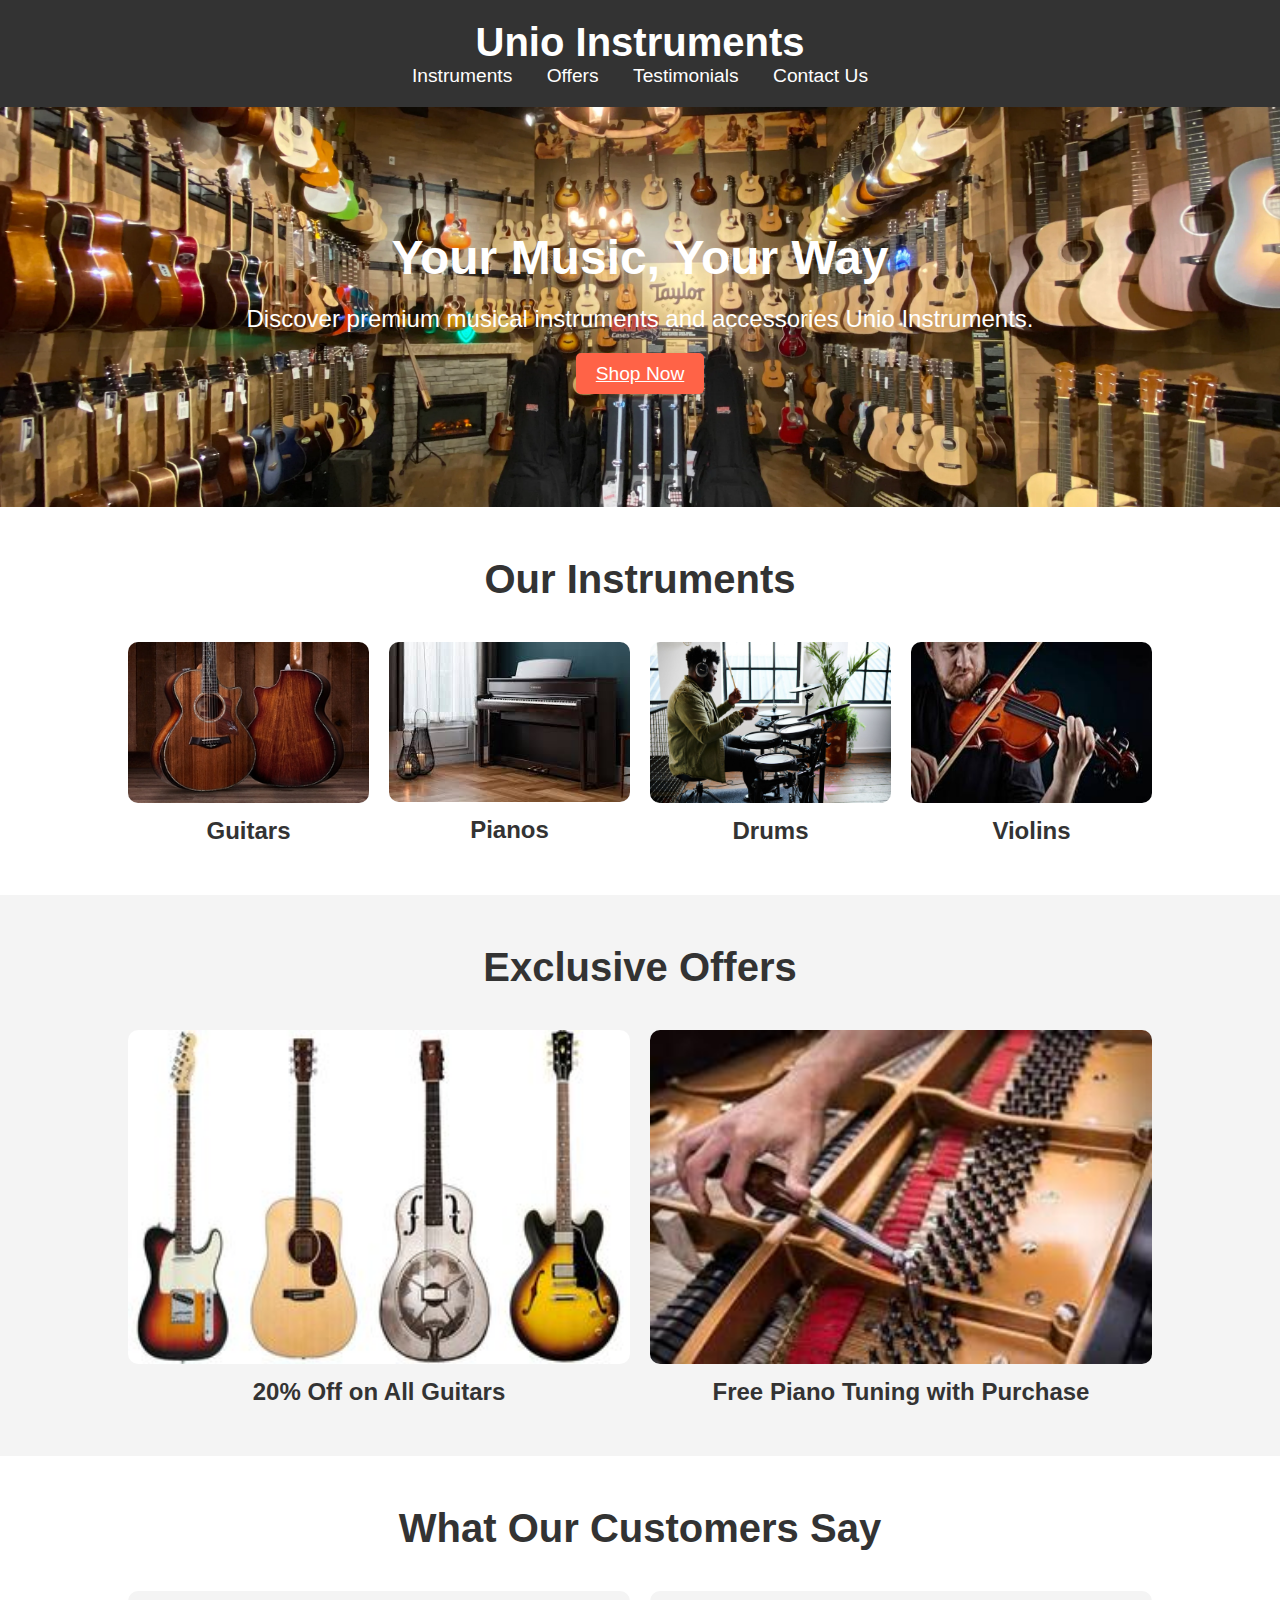
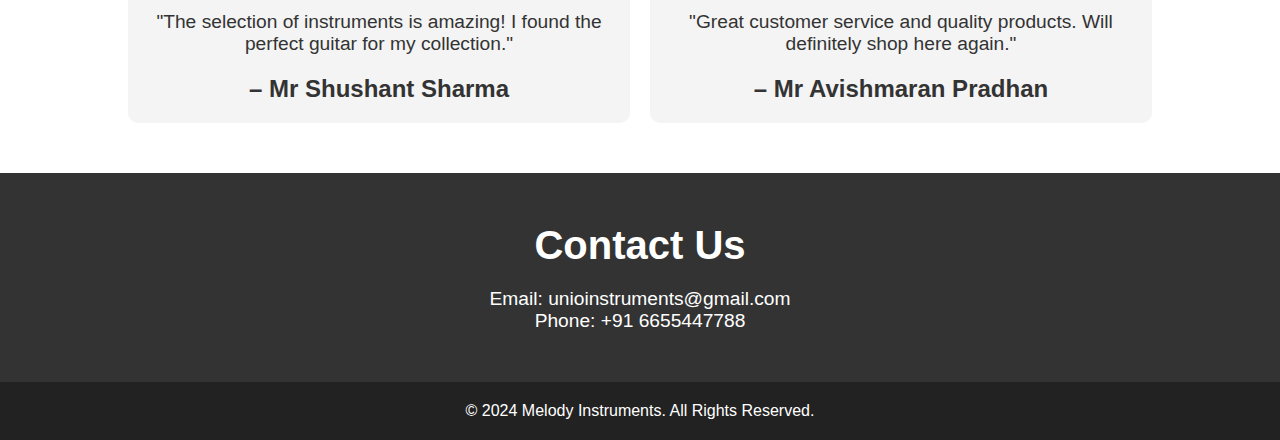
==== Landing Page/index.html @ 026b0b1c "Add files via upload" ====
<!DOCTYPE html>
<html lang="en">
<head>
    <meta charset="UTF-8">
    <meta name="viewport" content="width=device-width, initial-scale=1.0">
    <title>Melody Instruments</title>
    <link rel="stylesheet" href="styles.css">
</head>
<body>
    <!-- Header Section -->
    <header>
        <div class="container">
            <h1>Unio Instruments</h1>
            <nav>
                <ul>
                    <li><a href="#instruments">Instruments</a></li>
                    <li><a href="#offers">Offers</a></li>
                    <li><a href="#testimonials">Testimonials</a></li>
                    <li><a href="#contact">Contact Us</a></li>
                </ul>
            </nav>
        </div>
    </header>

    <!-- Hero Section -->
    <section class="hero">
        <div class="hero-content">
            <h2>Your Music, Your Way</h2>
            <p>Discover premium musical instruments and accessories Unio Instruments.</p>
            <a href="#instruments" class="btn">Shop Now</a>
        </div>
    </section>

    <!-- Instruments Section -->
    <section id="instruments" class="instruments">
        <div class="container">
            <h2>Our Instruments</h2>
            <div class="instrument-grid">
                <div class="instrument-item">
                    <img src="Guitar.jpg" alt="Guitar">
                    <h3>Guitars</h3>
                </div>
                <div class="instrument-item">
                    <img src="pianos.jpg" alt="Piano">
                    <h3>Pianos</h3>
                </div>
                <div class="instrument-item">
                    <img src="drums.jpg" alt="Drums">
                    <h3>Drums</h3>
                </div>
                <div class="instrument-item">
                    <img src="violin.jpg" alt="Violin">
                    <h3>Violins</h3>
                </div>
            </div>
        </div>
    </section>

    <!-- Offers Section -->
    <section id="offers" class="offers">
        <div class="container">
            <h2>Exclusive Offers</h2>
            <div class="offer-grid">
                <div class="offer-item">
                    <img src="guitars.jpg" alt="Discount on Guitars">
                    <h3>20% Off on All Guitars</h3>
                </div>
                <div class="offer-item">
                    <img src="tuning.jpg" alt="Free Piano Tuning">
                    <h3>Free Piano Tuning with Purchase</h3>
                </div>
            </div>
        </div>
    </section>

    <!-- Testimonials Section -->
    <section id="testimonials" class="testimonials">
        <div class="container">
            <h2>What Our Customers Say</h2>
            <div class="testimonial-grid">
                <div class="testimonial-item">
                    <p>"The selection of instruments is amazing! I found the perfect guitar for my collection."</p>
                    <h3>– Mr Shushant Sharma</h3>
                </div>
                <div class="testimonial-item">
                    <p>"Great customer service and quality products. Will definitely shop here again."</p>
                    <h3>– Mr Avishmaran Pradhan</h3>
                </div>
            </div>
        </div>
    </section>

    <!-- Contact Section -->
    <section id="contact" class="contact">
        <div class="container">
            <h2>Contact Us</h2>
            <p>Email: unioinstruments@gmail.com</p>
            <p>Phone: +91 6655447788</p>
        </div>
    </section>

    <!-- Footer Section -->
    <footer>
        <div class="container">
            <p>&copy; 2024 Melody Instruments. All Rights Reserved.</p>
        </div>
    </footer>
</body>
</html>
---- Landing Page/styles.css ----
/* General Styles */
* {
    margin: 0;
    padding: 0;
    box-sizing: border-box;
}

body {
    font-family: Arial, sans-serif;
    background-color: #f4f4f4;
    color: #333;
}

.container {
    width: 80%;
    margin: auto;
    overflow: hidden;
}

/* Header Styles */
header {
    background: #333;
    color: #fff;
    padding: 20px 0;
    text-align: center;
}

header h1 {
    font-size: 2.5em;
}

header nav ul {
    list-style: none;
    padding: 0;
}

header nav ul li {
    display: inline;
    margin: 0 15px;
}

header nav ul li a {
    color: #fff;
    text-decoration: none;
    font-size: 1.2em;
}

/* Hero Section */
.hero {
    background-image: url('hero.webp');
    background-size: cover;
    background-position: center;
    color: #fff;
    height: 400px;
    display: flex;
    justify-content: center;
    align-items: center;
    text-align: center;
}

.hero-content h2 {
    font-size: 3em;
    margin-bottom: 20px;
}

.hero-content p {
    font-size: 1.5em;
    margin-bottom: 30px;
}

.hero-content .btn {
    padding: 10px 20px;
    background-color: #ff6347;
    color: #fff;
    border: none;
    border-radius: 5px;
    font-size: 1.2em;
    cursor: pointer;
}

.hero-content .btn:hover {
    background-color: #e5533d;
}

/* Instruments Section */
.instruments {
    background-color: #fff;
    padding: 50px 0;
    text-align: center;
}

.instruments h2 {
    font-size: 2.5em;
    margin-bottom: 40px;
}

.instrument-grid {
    display: grid;
    grid-template-columns: repeat(4, 1fr);
    gap: 20px;
}

.instrument-item img {
    width: 100%;
    height: auto;
    border-radius: 10px;
}

.instrument-item h3 {
    margin-top: 10px;
    font-size: 1.5em;
}

/* Offers Section */
.offers {
    background-color: #f4f4f4;
    padding: 50px 0;
    text-align: center;
}

.offers h2 {
    font-size: 2.5em;
    margin-bottom: 40px;
}

.offer-grid {
    display: grid;
    grid-template-columns: repeat(2, 1fr);
    gap: 20px;
}

.offer-item img {
    width: 100%;
    height: auto;
    border-radius: 10px;
}

.offer-item h3 {
    margin-top: 10px;
    font-size: 1.5em;
}

/* Testimonials Section */
.testimonials {
    background-color: #fff;
    padding: 50px 0;
    text-align: center;
}

.testimonials h2 {
    font-size: 2.5em;
    margin-bottom: 40px;
}

.testimonial-grid {
    display: grid;
    grid-template-columns: repeat(2, 1fr);
    gap: 20px;
}

.testimonial-item {
    background-color: #f4f4f4;
    padding: 20px;
    border-radius: 10px;
}

.testimonial-item p {
    font-size: 1.2em;
    margin-bottom: 20px;
}

.testimonial-item h3 {
    font-size: 1.5em;
}

/* Contact Section */
.contact {
    background-color: #333;
    color: #fff;
    padding: 50px 0;
    text-align: center;
}

.contact h2 {
    font-size: 2.5em;
    margin-bottom: 20px;
}

.contact p {
    font-size: 1.2em;
}

/* Footer */
footer {
    background-color: #222;
    color: #fff;
    padding: 20px 0;
    text-align: center;
}

footer p {
    font-size: 1em;
}
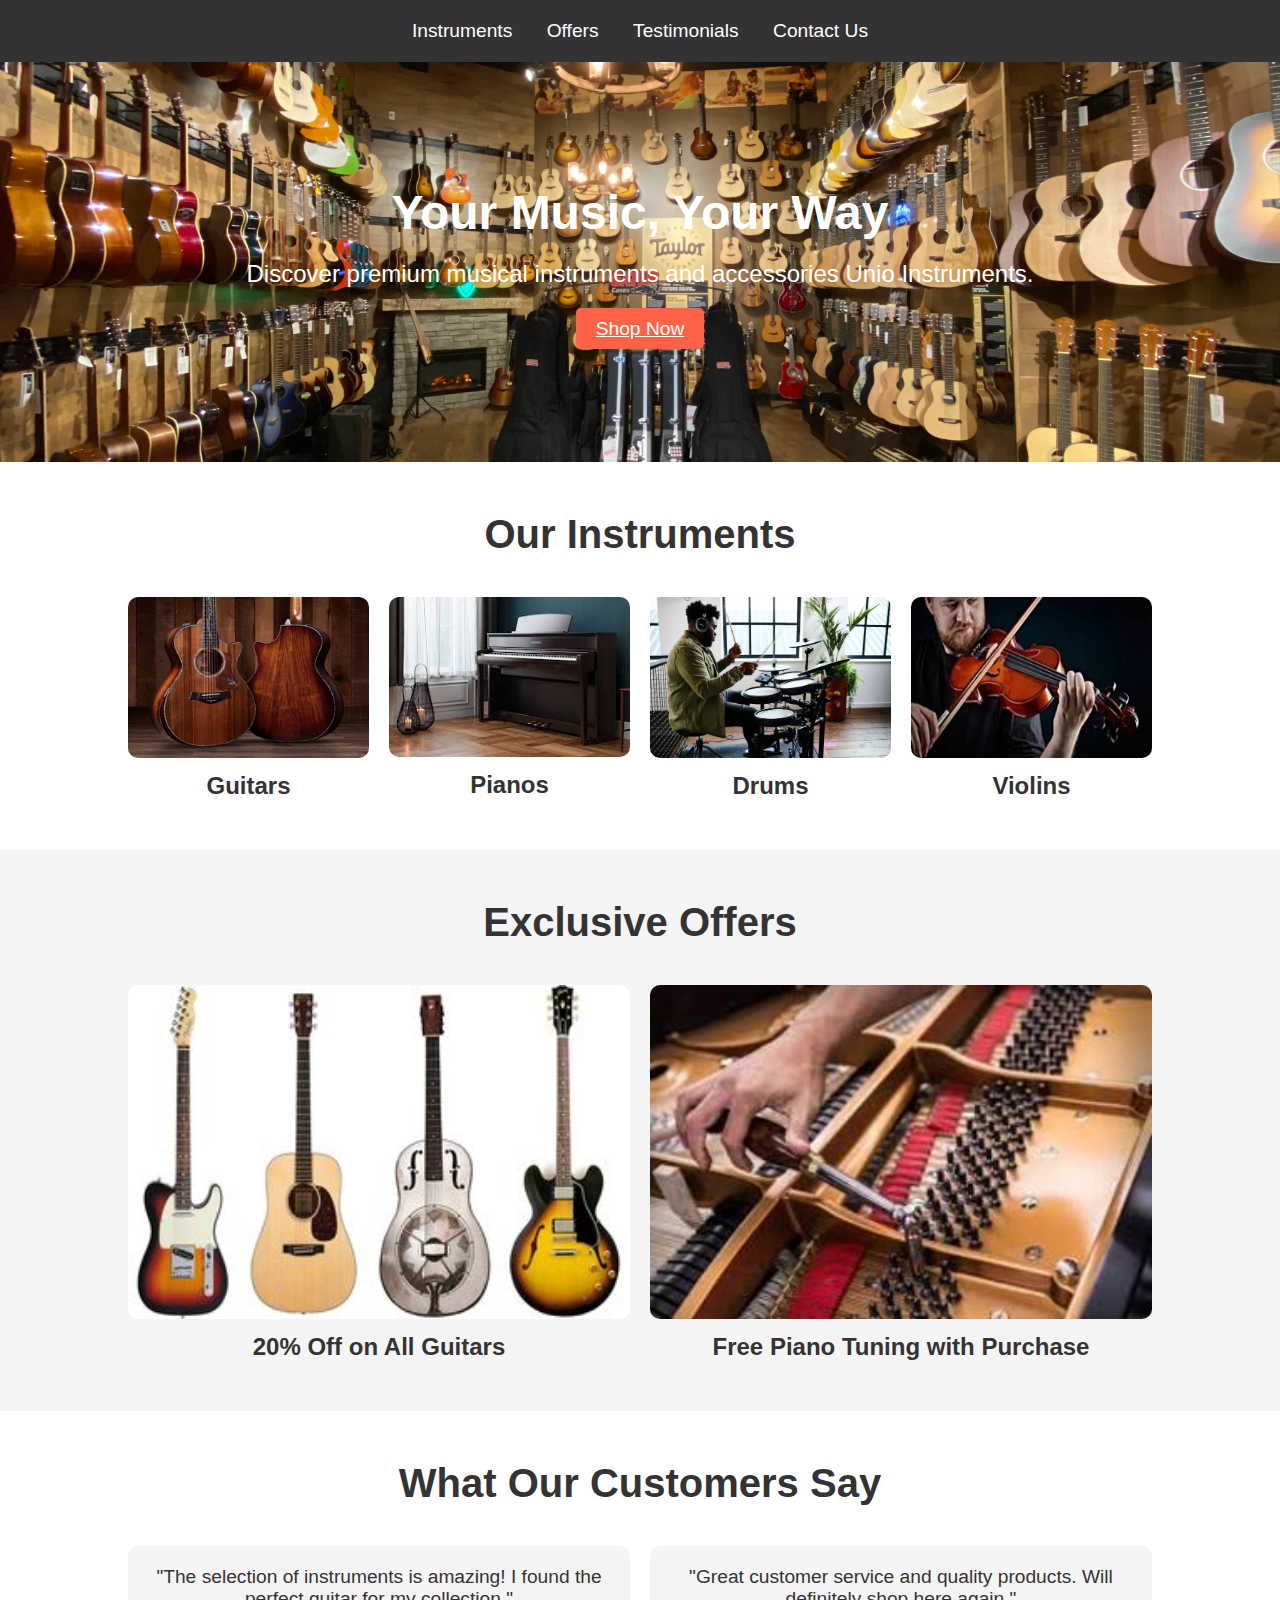
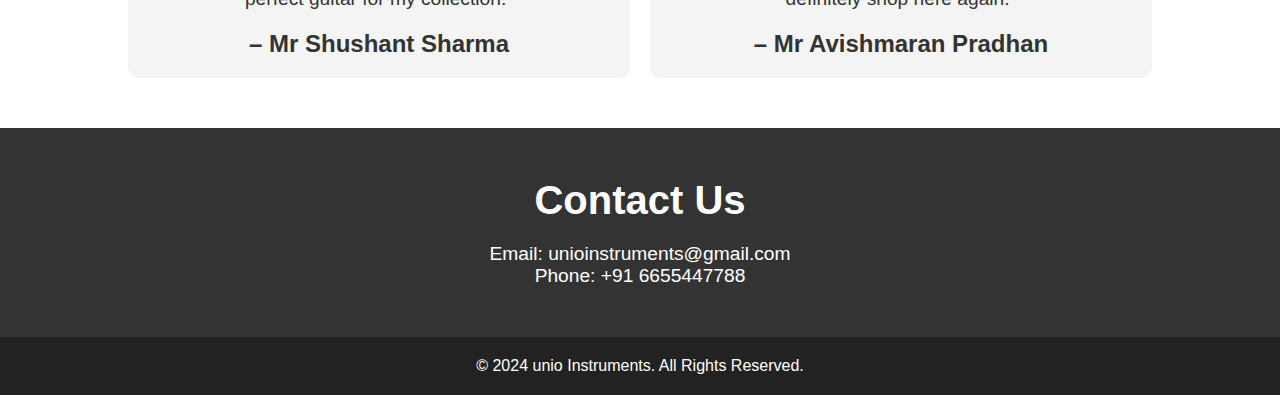
==== commit 4fb0ab6a: "index.html" ====
--- a/Landing Page/index.html
+++ b/Landing Page/index.html
@@ -10,7 +10,6 @@
     <!-- Header Section -->
     <header>
         <div class="container">
-            <h1>Unio Instruments</h1>
             <nav>
                 <ul>
                     <li><a href="#instruments">Instruments</a></li>
@@ -102,8 +101,8 @@
     <!-- Footer Section -->
     <footer>
         <div class="container">
-            <p>&copy; 2024 Melody Instruments. All Rights Reserved.</p>
+            <p>&copy; 2024 unio Instruments. All Rights Reserved.</p>
         </div>
     </footer>
 </body>
-</html>+</html>
